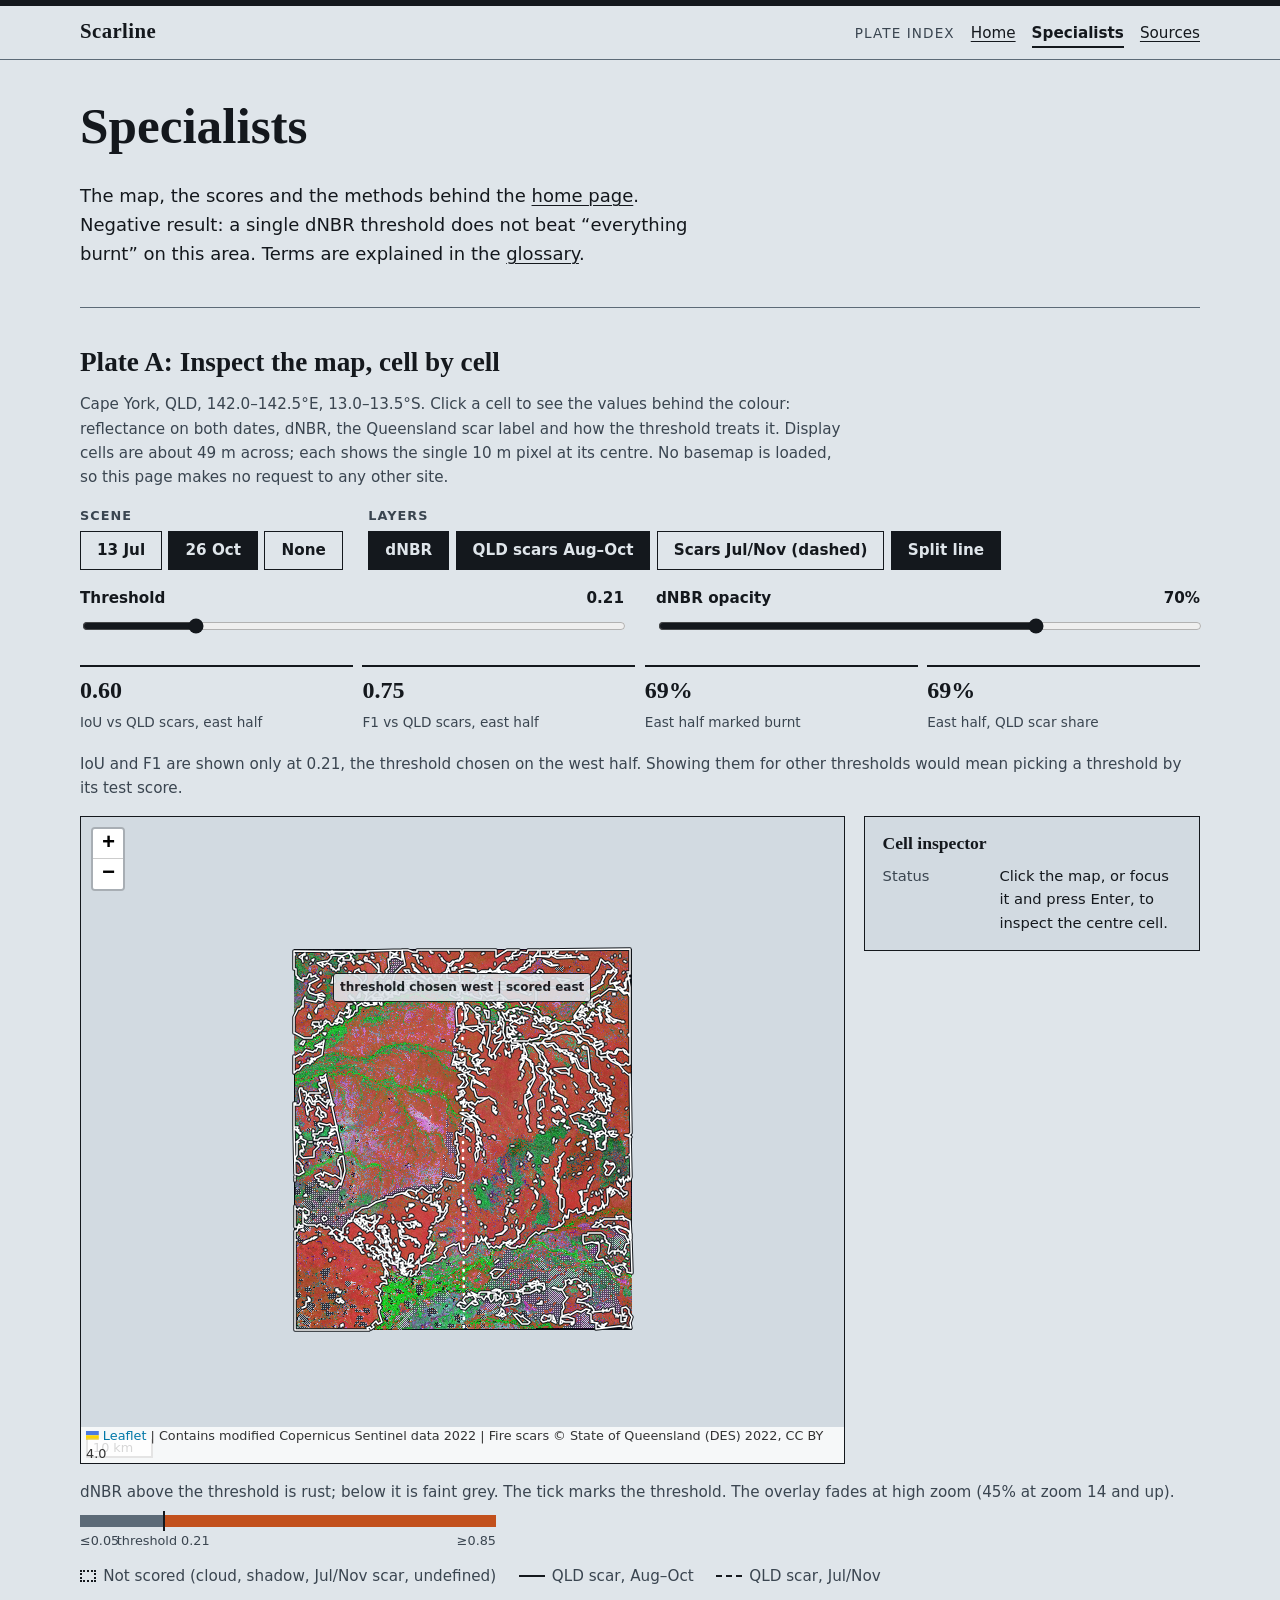
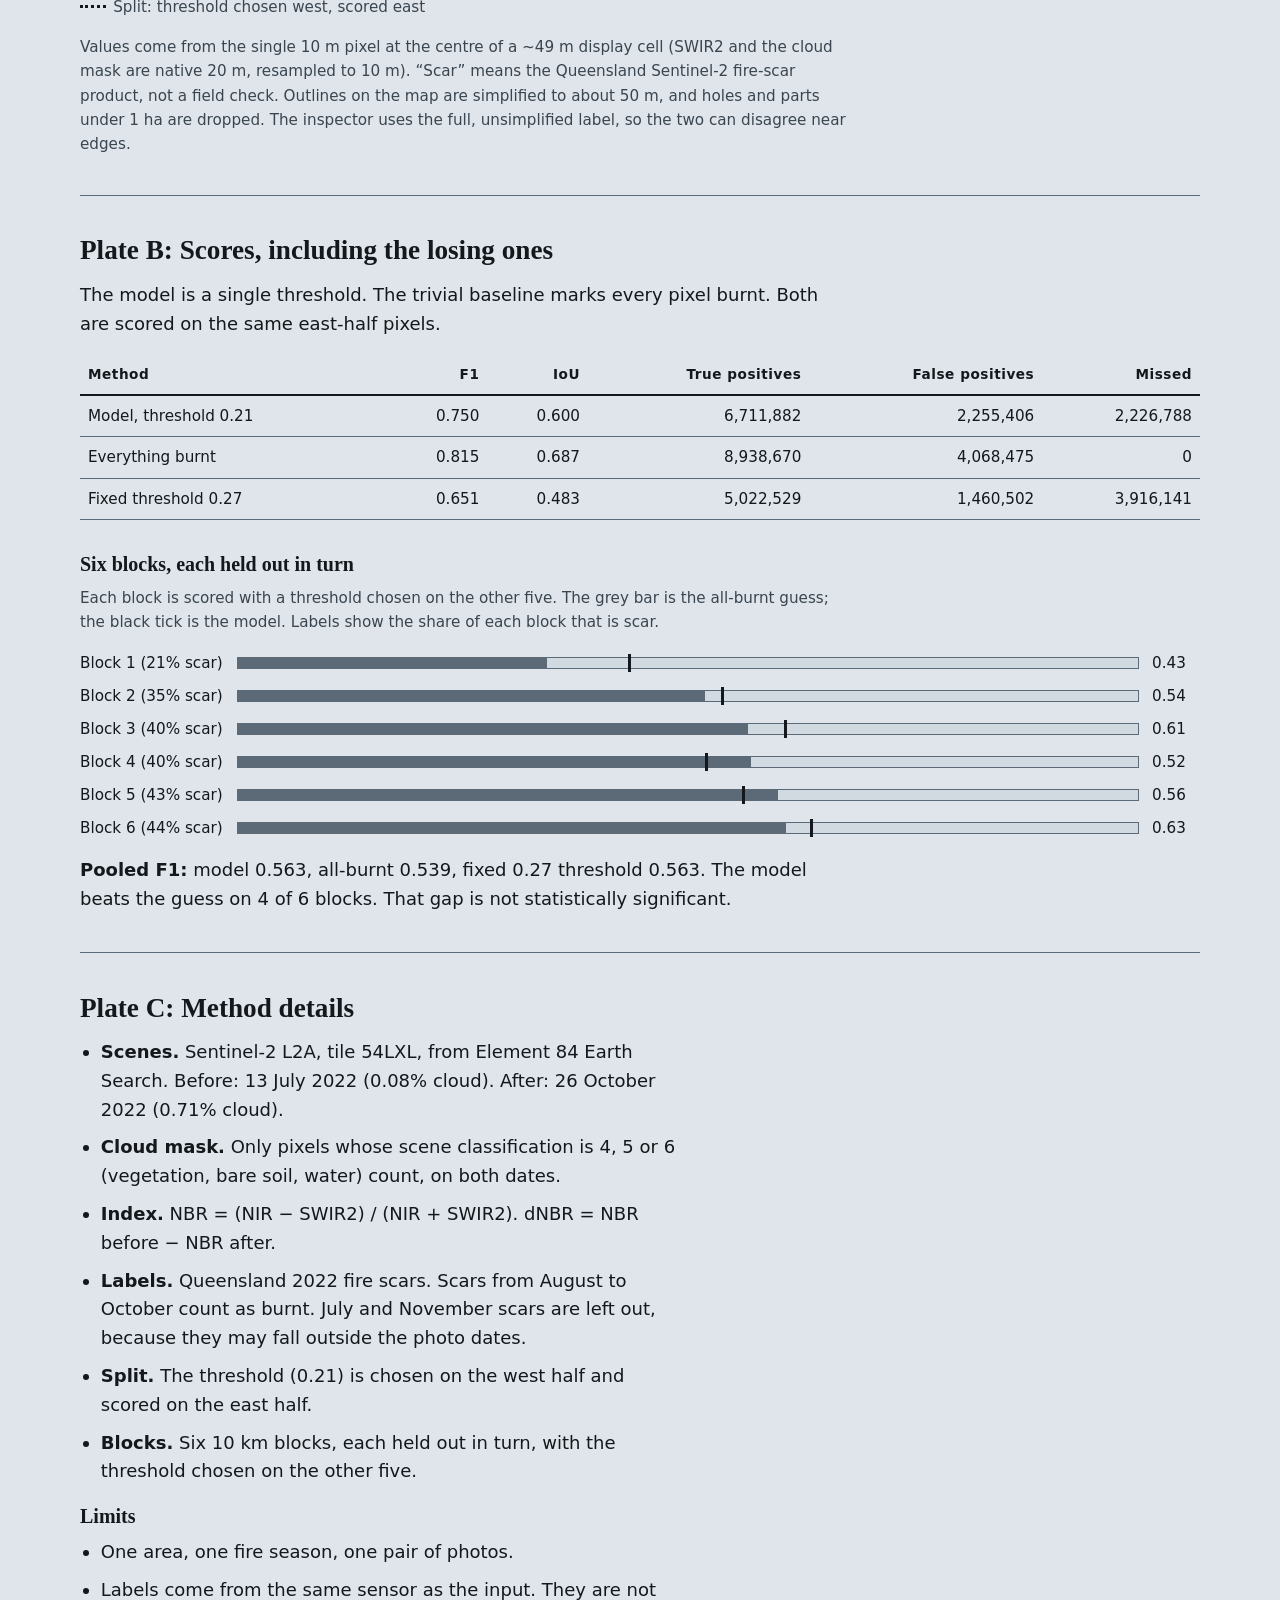
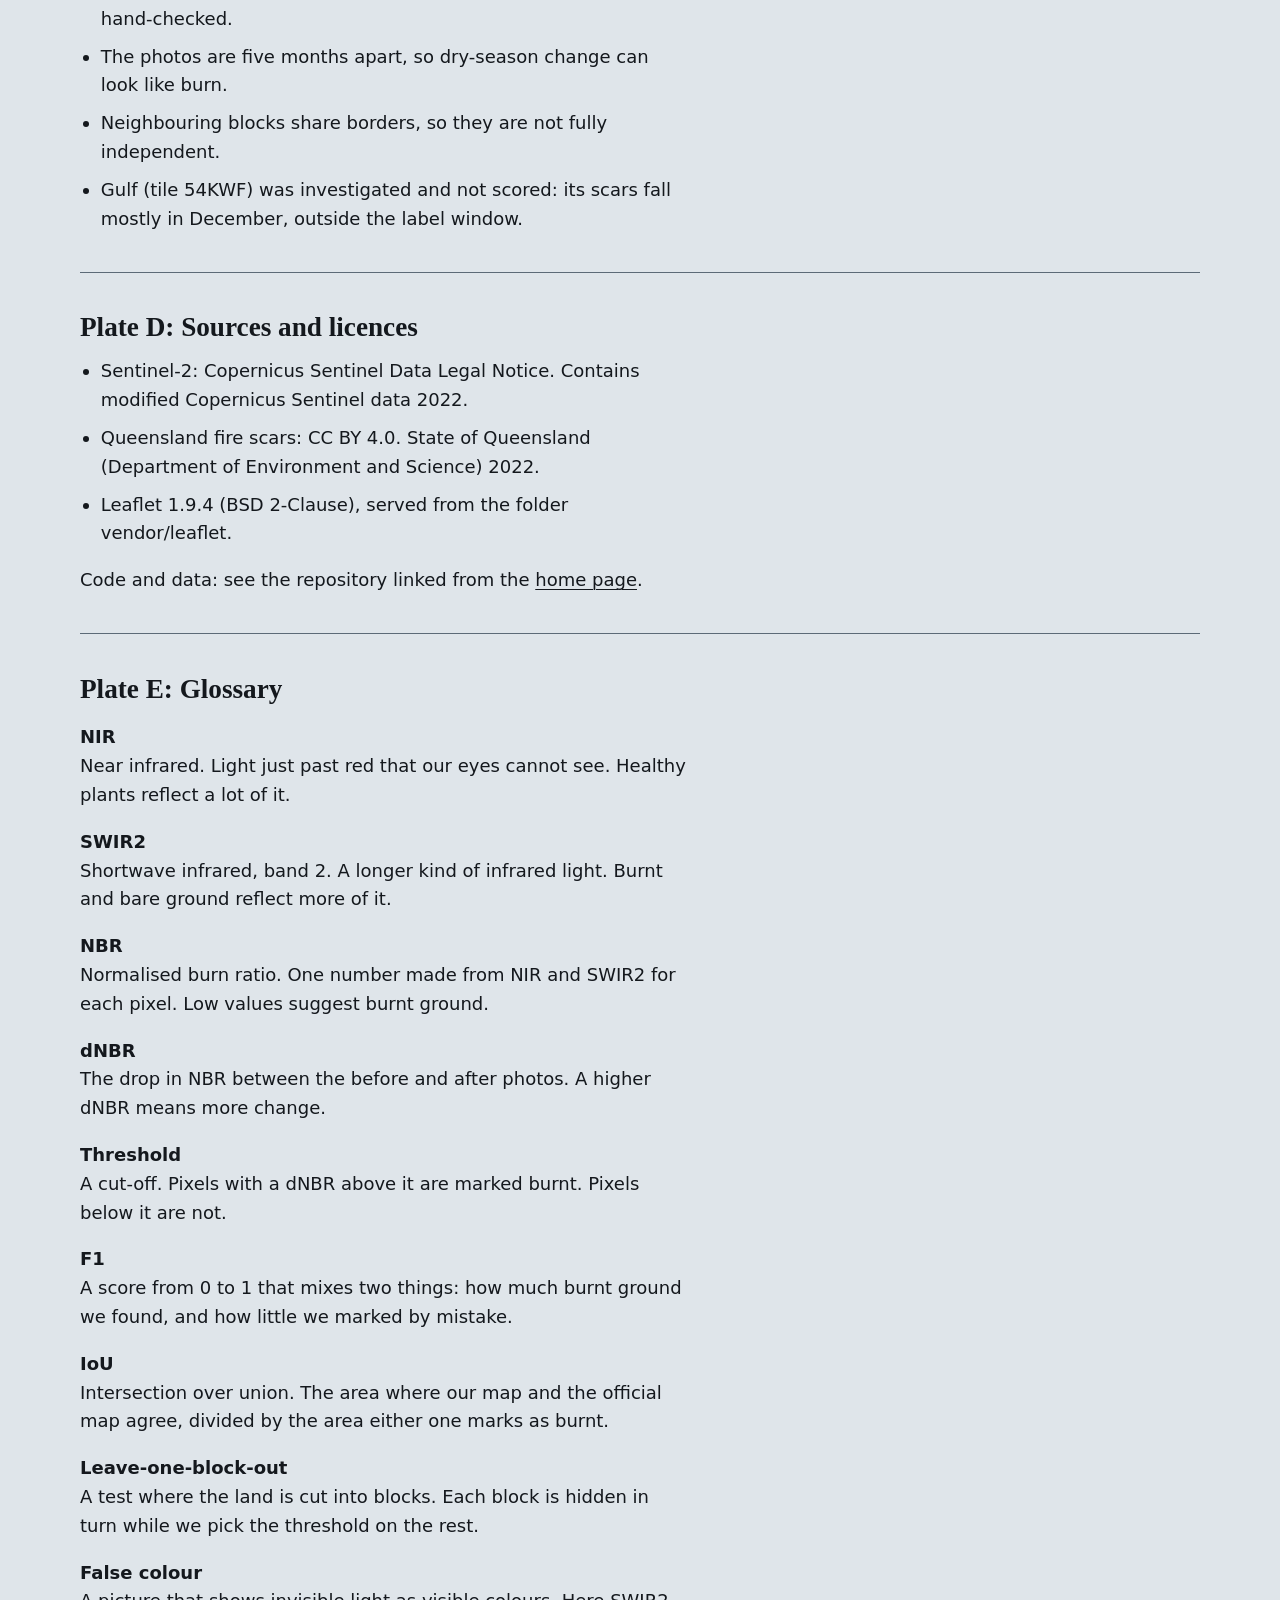
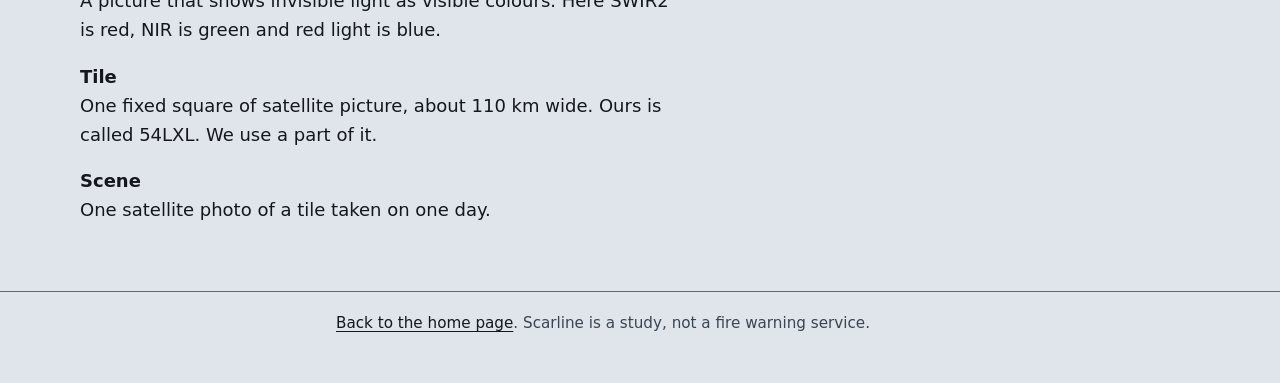
==== docs/specialists.html @ ce248937 "Rebuild site: plain-language home, specialists page, survey-sheet look; remove 3D and OSM Co-Authore" ====
<!doctype html>
<html lang="en">
<head>
<meta charset="utf-8">
<meta name="viewport" content="width=device-width, initial-scale=1">
<title>Scarline: specialists</title>
<meta name="description" content="Interactive map, threshold slider, scores and methods for the Scarline Cape York burn-scar test.">
<link rel="stylesheet" href="vendor/leaflet/leaflet.css">
<link rel="stylesheet" href="site.css">
<script defer src="vendor/leaflet/leaflet.js"></script>
<style>
.leaflet-image-layer { image-rendering: pixelated; }
.mgroups { display: flex; flex-wrap: wrap; gap: .8rem 1.6rem; margin: 1rem 0; }
.btns { display: inline-flex; flex-wrap: wrap; gap: .4rem; }
.glabel { display: block; margin-bottom: .3rem; font-weight: 700; font-size: .8rem; color: var(--ink-2); letter-spacing: .08em; text-transform: uppercase; }
.mctl { display: grid; grid-template-columns: repeat(auto-fit, minmax(14rem, 1fr)); gap: 1rem 2rem; margin-bottom: 1rem; }
.dial label { display: flex; justify-content: space-between; font-weight: 700; font-size: .95rem; }
.dial input[type=range] { width: 100%; accent-color: var(--ink); height: 28px; }
.readout { display: grid; grid-template-columns: repeat(4, 1fr); gap: .6rem; margin: .5rem 0 1rem; }
.readout div { border-top: 2px solid var(--ink); padding-top: .4rem; }
.readout span { display: block; font: 700 1.5rem/1.4 var(--head); font-variant-numeric: tabular-nums; }
.readout small { color: var(--ink-2); font-size: .85rem; }
.mapgrid { display: grid; grid-template-columns: minmax(0, 1fr) 21rem; gap: 1.2rem; align-items: start; }
.mapwrap { position: relative; }
#lmap { height: min(72vh, 680px); min-height: 380px; border: 1px solid var(--ink); background: var(--paper-2); }
.leaflet-container { font: 500 .8rem/1.4 var(--body); }
.leaflet-tooltip.splitlabel { background: var(--paper); color: var(--ink); border: 1px solid var(--ink); font: 700 .75rem/1.3 var(--body); box-shadow: none; }
.leaflet-tooltip.splitlabel::before { display: none; }
.xhair { display: none; position: absolute; left: 50%; top: 50%; width: 22px; height: 22px; margin: -11px 0 0 -11px; pointer-events: none; z-index: 500; border: 2px solid #fff; outline: 1px solid var(--ink); border-radius: 50%; }
.mapwrap.kbd .xhair { display: block; }
.mapmsg { padding: 1rem; }
#inspect { border: 1px solid var(--ink); padding: 1rem 1.1rem; background: var(--paper-2); font-size: .92rem; }
#inspect h3 { font-size: 1.1rem; margin: 0 0 .6rem; }
#inspect dl { margin: 0; display: grid; grid-template-columns: 6.6rem minmax(0, 1fr); gap: .4rem .7rem; }
#inspect dt { color: var(--ink-2); }
#inspect dd { margin: 0; font-variant-numeric: tabular-nums; overflow-wrap: anywhere; }
.mlegend { display: grid; gap: .5rem; margin-top: 1rem; font-size: .95rem; color: var(--ink-2); }
.mramp { position: relative; display: flex; height: 12px; margin: .2rem 0 1.8rem; max-width: 26rem; }
.mramp b { background: var(--rule); }
.mramp b.hi { flex: 1; background: var(--rust); }
.mramp i { position: absolute; top: -4px; bottom: -4px; width: 2px; background: var(--ink); }
.mramp span { position: absolute; top: 16px; font-size: .8rem; white-space: nowrap; transform: translateX(-50%); }
.mramp span:first-of-type { transform: none; }
.mramp span:last-of-type { transform: translateX(-100%); }
.lkeys { display: flex; flex-wrap: wrap; gap: .4rem 1.4rem; }
.lkeys span { display: inline-flex; align-items: center; gap: .45rem; }
.sw { display: inline-block; width: 26px; height: 0; border-top: 2px solid var(--ink); }
.sw.dash { border-top-style: dashed; }
.sw.dot { border-top-style: dotted; border-top-width: 3px; }
.sw.box { height: 12px; width: 16px; border: 2px dotted var(--ink); }
.blocks { display: grid; gap: .55rem; margin: 1rem 0; }
.blockrow { display: grid; grid-template-columns: 9rem 1fr 3rem; gap: .8rem; align-items: center; font-size: .95rem; }
.bar { position: relative; height: 12px; background: var(--paper-2); border: 1px solid var(--rule); }
.bar i { position: absolute; left: 0; top: 0; bottom: 0; background: var(--rule); }
.bar b { position: absolute; top: -4px; bottom: -4px; width: 3px; background: var(--ink); }
@media (max-width: 900px) { .mapgrid { grid-template-columns: minmax(0, 1fr); } }
@media (max-width: 640px) { .readout { grid-template-columns: repeat(2, 1fr); } .blockrow { grid-template-columns: 6rem 1fr 3rem; } #lmap { height: 62vh; } }
</style>
</head>
<body>
<header class="frame"><div>
<a class="site" href="index.html">Scarline</a>
<nav aria-label="Plate index"><span>Plate index</span><a href="index.html">Home</a><a href="specialists.html" aria-current="page">Specialists</a><a href="index.html#sources">Sources</a></nav>
</div></header>
<main class="wide">
<div class="col" style="margin-left:0">
<h1>Specialists</h1>
<p>The map, the scores and the methods behind the <a href="index.html">home page</a>. Negative result: a single dNBR threshold does not beat &ldquo;everything burnt&rdquo; on this area. Terms are explained in the <a href="#glossary">glossary</a>.</p>
</div>

<section id="map">
<h2>Plate A: Inspect the map, cell by cell</h2>
<p class="small" style="max-width:48rem">Cape York, QLD, 142.0&ndash;142.5&deg;E, 13.0&ndash;13.5&deg;S. Click a cell to see the values behind the colour: reflectance on both dates, dNBR, the Queensland scar label and how the threshold treats it. Display cells are about 49 m across; each shows the single 10 m pixel at its centre. No basemap is loaded, so this page makes no request to any other site.</p>
<div class="mgroups">
<div><span class="glabel" id="gScene">Scene</span>
<div class="btns" role="group" aria-labelledby="gScene">
<button type="button" data-mscene="pre" aria-pressed="false">13 Jul</button>
<button type="button" data-mscene="post" aria-pressed="true">26 Oct</button>
<button type="button" data-mscene="none" aria-pressed="false">None</button>
</div></div>
<div><span class="glabel" id="gLayers">Layers</span>
<div class="btns" role="group" aria-labelledby="gLayers">
<button type="button" data-mlayer="dnbr" aria-pressed="true">dNBR</button>
<button type="button" data-mlayer="truth" aria-pressed="true">QLD scars Aug&ndash;Oct</button>
<button type="button" data-mlayer="amb" aria-pressed="false">Scars Jul/Nov (dashed)</button>
<button type="button" data-mlayer="split" aria-pressed="true">Split line</button>
</div></div>
</div>
<div class="mctl">
<div class="dial"><label for="thr"><span>Threshold</span><span id="mThrVal">0.21</span></label>
<input id="thr" type="range" min="0.05" max="0.85" step="0.01" value="0.21"></div>
<div class="dial"><label for="mOp"><span>dNBR opacity</span><span id="mOpVal">70%</span></label>
<input id="mOp" type="range" min="0" max="1" step="0.05" value="0.7"></div>
</div>
<div class="readout" aria-live="polite">
<div><span id="rIoU">&ndash;</span><small>IoU vs QLD scars, east half</small></div>
<div><span id="rF1">&ndash;</span><small>F1 vs QLD scars, east half</small></div>
<div><span id="rBurnt">&ndash;</span><small>East half marked burnt</small></div>
<div><span id="rScar">&ndash;</span><small>East half, QLD scar share</small></div>
</div>
<p class="small">IoU and F1 are shown only at 0.21, the threshold chosen on the west half. Showing them for other thresholds would mean picking a threshold by its test score.</p>
<div class="mapgrid">
<div class="mapwrap">
<div id="lmap" role="region" aria-label="Map of Cape York burn scars. Arrow keys pan, plus and minus zoom, Enter inspects the cell at the centre."><div class="mapmsg" id="mapmsg">The map loads as you scroll to it. It needs JavaScript.</div></div>
<div class="xhair" aria-hidden="true"></div>
</div>
<div id="inspect">
<h3>Cell inspector</h3>
<p id="inspectStatus" class="small" aria-live="polite" style="margin:0 0 .6rem"></p>
<dl id="inspectDl"><dt>Status</dt><dd>Click the map, or focus it and press Enter, to inspect the centre cell.</dd></dl>
</div>
</div>
<div class="mlegend" role="group" aria-label="Map legend">
<div>dNBR above the threshold is rust; below it is faint grey. The tick marks the threshold. The overlay fades at high zoom (45% at zoom 14 and up).</div>
<div class="mramp" aria-hidden="true"><b id="mLo"></b><b class="hi"></b><i id="mTick"></i><span style="left:0">&le;0.05</span><span id="mTickLab"></span><span style="left:100%">&ge;0.85</span></div>
<div class="lkeys">
<span><i class="sw box"></i>Not scored (cloud, shadow, Jul/Nov scar, undefined)</span>
<span><i class="sw"></i>QLD scar, Aug&ndash;Oct</span>
<span><i class="sw dash"></i>QLD scar, Jul/Nov</span>
<span><i class="sw dot"></i>Split: threshold chosen west, scored east</span>
</div>
</div>
<p class="small" style="max-width:48rem;margin-top:1rem">Values come from the single 10 m pixel at the centre of a ~49 m display cell (SWIR2 and the cloud mask are native 20 m, resampled to 10 m). &ldquo;Scar&rdquo; means the Queensland Sentinel-2 fire-scar product, not a field check. Outlines on the map are simplified to about 50 m, and holes and parts under 1 ha are dropped. The inspector uses the full, unsimplified label, so the two can disagree near edges.</p>
<noscript><p class="small">The interactive map needs JavaScript. The scores below are filled in by JavaScript too.</p></noscript>
</section>

<section id="results">
<h2>Plate B: Scores, including the losing ones</h2>
<p style="max-width:48rem">The model is a single threshold. The trivial baseline marks every pixel burnt. Both are scored on the same east-half pixels.</p>
<div style="overflow-x:auto"><table>
<thead><tr><th scope="col">Method</th><th scope="col">F1</th><th scope="col">IoU</th><th scope="col">True positives</th><th scope="col">False positives</th><th scope="col">Missed</th></tr></thead>
<tbody id="resTable"></tbody>
</table></div>
<h3 style="margin-top:2rem">Six blocks, each held out in turn</h3>
<p class="small" style="max-width:48rem">Each block is scored with a threshold chosen on the other five. The grey bar is the all-burnt guess; the black tick is the model. Labels show the share of each block that is scar.</p>
<div class="blocks" id="blocks"></div>
<p style="max-width:48rem"><b>Pooled F1:</b> model <span id="pooledM"></span>, all-burnt <span id="pooledA"></span>, fixed 0.27 threshold <span id="pooled27"></span>. The model beats the guess on 4 of 6 blocks. That gap is not statistically significant.</p>
</section>

<section id="method">
<h2>Plate C: Method details</h2>
<div class="col" style="margin-left:0">
<ul>
<li><b>Scenes.</b> Sentinel-2 L2A, tile 54LXL, from Element 84 Earth Search. Before: 13 July 2022 (0.08% cloud). After: 26 October 2022 (0.71% cloud).</li>
<li><b>Cloud mask.</b> Only pixels whose scene classification is 4, 5 or 6 (vegetation, bare soil, water) count, on both dates.</li>
<li><b>Index.</b> NBR = (NIR &minus; SWIR2) / (NIR + SWIR2). dNBR = NBR before &minus; NBR after.</li>
<li><b>Labels.</b> Queensland 2022 fire scars. Scars from August to October count as burnt. July and November scars are left out, because they may fall outside the photo dates.</li>
<li><b>Split.</b> The threshold (0.21) is chosen on the west half and scored on the east half.</li>
<li><b>Blocks.</b> Six 10 km blocks, each held out in turn, with the threshold chosen on the other five.</li>
</ul>
<h3>Limits</h3>
<ul>
<li>One area, one fire season, one pair of photos.</li>
<li>Labels come from the same sensor as the input. They are not hand-checked.</li>
<li>The photos are five months apart, so dry-season change can look like burn.</li>
<li>Neighbouring blocks share borders, so they are not fully independent.</li>
<li>Gulf (tile 54KWF) was investigated and not scored: its scars fall mostly in December, outside the label window.</li>
</ul>
</div>
</section>

<section id="sources">
<h2>Plate D: Sources and licences</h2>
<div class="col" style="margin-left:0">
<ul>
<li>Sentinel-2: Copernicus Sentinel Data Legal Notice. Contains modified Copernicus Sentinel data 2022.</li>
<li>Queensland fire scars: CC BY 4.0. State of Queensland (Department of Environment and Science) 2022.</li>
<li>Leaflet 1.9.4 (BSD 2-Clause), served from the folder vendor/leaflet.</li>
</ul>
<p>Code and data: see the repository linked from the <a href="index.html#sources">home page</a>.</p>
</div>
</section>

<section id="glossary">
<h2>Plate E: Glossary</h2>
<div class="col" style="margin-left:0">
<dl class="glossary">
<dt>NIR</dt><dd>Near infrared. Light just past red that our eyes cannot see. Healthy plants reflect a lot of it.</dd>
<dt>SWIR2</dt><dd>Shortwave infrared, band 2. A longer kind of infrared light. Burnt and bare ground reflect more of it.</dd>
<dt>NBR</dt><dd>Normalised burn ratio. One number made from NIR and SWIR2 for each pixel. Low values suggest burnt ground.</dd>
<dt>dNBR</dt><dd>The drop in NBR between the before and after photos. A higher dNBR means more change.</dd>
<dt>Threshold</dt><dd>A cut-off. Pixels with a dNBR above it are marked burnt. Pixels below it are not.</dd>
<dt>F1</dt><dd>A score from 0 to 1 that mixes two things: how much burnt ground we found, and how little we marked by mistake.</dd>
<dt>IoU</dt><dd>Intersection over union. The area where our map and the official map agree, divided by the area either one marks as burnt.</dd>
<dt>Leave-one-block-out</dt><dd>A test where the land is cut into blocks. Each block is hidden in turn while we pick the threshold on the rest.</dd>
<dt>False colour</dt><dd>A picture that shows invisible light as visible colours. Here SWIR2 is red, NIR is green and red light is blue.</dd>
<dt>Tile</dt><dd>One fixed square of satellite picture, about 110 km wide. Ours is called 54LXL. We use a part of it.</dd>
<dt>Scene</dt><dd>One satellite photo of a tile taken on one day.</dd>
</dl>
</div>
</section>
</main>
<footer><p class="small"><a href="index.html">Back to the home page</a>. Scarline is a study, not a fire warning service.</p></footer>
<script type="module">
// Specialists page: map, cell inspector, scores. Only local files (Leaflet is in vendor/leaflet/).
const $ = (id) => document.getElementById(id);
const reduce = matchMedia("(prefers-reduced-motion: reduce)").matches;
const D = "data/";
const REC = 18, T0 = 0.05, TSTEP = 0.01;
const R = 6378137;
const merc = (lat, lon) => ({ x: R * lon * Math.PI / 180, y: R * Math.log(Math.tan(Math.PI / 4 + lat * Math.PI / 360)) }); // same as L.CRS.EPSG3857.project
const unmerc = (x, y) => ({ lat: (2 * Math.atan(Math.exp(y / R)) - Math.PI / 2) * 180 / Math.PI, lon: x / R * 180 / Math.PI });

// ---------- data ----------
let metaP = null, kP = null, whole = null;
const getMeta = () => (metaP ??= fetch(D + "map_meta.json").then((r) => { if (!r.ok) throw new Error("meta"); return r.json(); }));
const getK = () => (kP ??= (async () => {  // map_k.png: R = k, G = flags low byte, decoded without colour conversion
  const blob = await (await fetch(D + "map_k.png")).blob();
  const bmp = await createImageBitmap(blob, { colorSpaceConversion: "none", premultiplyAlpha: "none" });
  const c = document.createElement("canvas"); c.width = bmp.width; c.height = bmp.height;
  const g = c.getContext("2d", { willReadFrequently: true }); g.drawImage(bmp, 0, 0);
  return g.getImageData(0, 0, c.width, c.height).data;
})());
async function record(o) {
  if (whole) return new DataView(await whole, o, REC);
  const r = await fetch(D + "inspect.bin", { headers: { Range: `bytes=${o}-${o + REC - 1}` } });
  if (!r.ok) throw new Error("inspect.bin HTTP " + r.status);
  if (r.status === 206) {
    const b = await r.arrayBuffer();
    if (b.byteLength !== REC) throw new Error("inspect.bin range length");
    return new DataView(b);
  }
  whole = r.arrayBuffer().catch((e) => { whole = null; throw e; });  // server ignored Range: cache the Promise so later clicks share it and a failure can retry; concurrent clicks before this first response each start their own download
  return new DataView(await whole, o, REC);
}

const thrNow = () => Number($("thr").value);
const kIndex = (t) => Math.round((t - T0) / TSTEP);

// ---------- inspect ----------
const f = (v, d) => v.toFixed(d);
function view(b, t) {
  // everything below follows baseline.py: rho = DN*0.0001; NBR = (nir-swir2)/(nir+swir2); dNBR = NBR_pre - NBR_post
  const o = { inside: true, lat: b.lat, lon: b.lon, col: b.col, row: b.row, srcRow: b.v[0], srcCol: b.v[1], threshold: t };
  const fl = b.v[8] & 255, sc = b.scale;  // flags low byte; high byte is k
  o.zero = b.v.slice(2, 8).some((x) => !x);  // DN 0 = no data: reflectance and NBR not meaningful
  o.half = o.srcCol < b.splitCol ? "west" : "east";
  o.reflectance = {
    pre: { red: b.v[2] * sc, nir: b.v[3] * sc, swir22: b.v[4] * sc },
    post: { red: b.v[5] * sc, nir: b.v[6] * sc, swir22: b.v[7] * sc },
  };
  o.scored = !!(fl & 1);
  const truth = !!(fl & 2), amb = !!(fl & 4);
  o.scar = truth && amb ? "yes (Aug–Oct), also in a Jul/Nov scar: excluded" : truth ? "yes (Aug–Oct)" : amb ? "excluded (Jul or Nov)" : "no";
  const why = [];
  if (!(fl & 8)) why.push("cloud, shadow or other SCL class on 13 Jul");
  if (!(fl & 16)) why.push("cloud, shadow or other SCL class on 26 Oct");
  if ((fl & 24) === 24 && (!b.v[3] || !b.v[4] || !b.v[6] || !b.v[7])) why.push("zero NIR or SWIR2 value");
  if (amb) why.push("QLD scar in Jul or Nov (ambiguous dates)");
  o.reason = o.scored ? null : (why.join("; ") || "dNBR undefined");
  if (o.scored) {
    o.nbrPre = (b.v[3] - b.v[4]) / (b.v[3] + b.v[4]);
    o.nbrPost = (b.v[6] - b.v[7]) / (b.v[6] + b.v[7]);
    o.dnbr = o.nbrPre - o.nbrPost;
    o.burnt = b.k > kIndex(t);  // k = number of slider thresholds that dNBR exceeds
    o.agreement = o.burnt ? (truth ? "hit" : "false alarm") : (truth ? "miss" : "correct reject");
    if (o.half === "west") o.agreement += " (training half)";
    o.status = o.burnt ? `burnt: dNBR above ${f(t, 2)}` : `not burnt: dNBR not above ${f(t, 2)}`;
  } else {
    o.nbrPre = o.nbrPost = o.dnbr = null; o.burnt = null; o.agreement = null; o.status = null;
  }
  return o;
}

const NA = "n/a";
let announceT = 0;
function renderPanel(o) {
  const dl = $("inspectDl");
  let rows;
  if (!o.inside) rows = [["Status", "outside scene"]];
  else {
    const rf = (r) => o.zero ? NA : `red ${f(r.red, 4)}, NIR ${f(r.nir, 4)}, SWIR2 ${f(r.swir22, 4)}` + (o.scored ? "" : " (masked)");
    const half = o.half + (o.half === "west" ? " (training half)" : " (scored half)");
    rows = [
      ["Centre", `${f(o.lat, 5)}, ${f(o.lon, 5)}`],
      ["Display cell", `col ${o.col}, row ${o.row} (~49 m)`],
      ["Source pixel", `row ${o.srcRow}, col ${o.srcCol} (10 m, UTM 54S); ${half}`],
      ["Pre, 13 Jul", rf(o.reflectance.pre)],
      ["Post, 26 Oct", rf(o.reflectance.post)],
      ["Reflectance", "BOA, DN × 0.0001"],
      ["NBR pre", o.scored && !o.zero ? f(o.nbrPre, 3) : NA],
      ["NBR post", o.scored && !o.zero ? f(o.nbrPost, 3) : NA],
      ["dNBR", o.scored ? f(o.dnbr, 3) : NA],
      [`Threshold ${f(o.threshold, 2)}`, o.scored ? o.status : NA],
      ["QLD scar", o.scar],
      ["Scored", o.scored ? "yes" : "no: " + o.reason],
      ["Agreement", o.scored ? o.agreement : NA],
    ];
  }
  const sum = !o.inside ? "Outside scene" : o.scored ? [o.agreement, o.burnt ? "burnt" : "not burnt"].join(", ") : "Not scored: " + o.reason;
  clearTimeout(announceT); announceT = setTimeout(() => { $("inspectStatus").textContent = sum; }, 500);  // debounced for screen readers
  dl.replaceChildren(...rows.flatMap(([k, v]) => {
    const dt = document.createElement("dt"), dd = document.createElement("dd");
    dt.textContent = k; dd.textContent = v; return [dt, dd];
  }));
}

let last = null, rect = null, mapRef = null, vecRenderer = null;
async function inspect(lat, lon, opts = {}) {
  const m = await getMeta(), g = m.grid;
  const p = merc(lat, lon);
  const col = Math.floor((p.x - g.x0) / g.cell), row = Math.floor((g.y0 - p.y) / g.cell);
  let o;
  if (col < 0 || col >= g.W || row < 0 || row >= g.H) {
    o = { inside: false };
  } else {
    const dv = await record((row * g.W + col) * REC);
    const v = Array.from({ length: 9 }, (_, i) => dv.getUint16(i * 2, true));
    if (v[8] & 32) o = { inside: false };
    else {
      const c = unmerc(g.x0 + (col + 0.5) * g.cell, g.y0 - (row + 0.5) * g.cell);
      const b = { lat: c.lat, lon: c.lon, col, row, v, k: v[8] >> 8, scale: m.scale, splitCol: m.split.col,
        corners: [unmerc(g.x0 + col * g.cell, g.y0 - (row + 1) * g.cell), unmerc(g.x0 + (col + 1) * g.cell, g.y0 - row * g.cell)] };
      o = view(b, thrNow());
      if (!opts.silent) last = b;
    }
  }
  if (!opts.silent) {
    renderPanel(o);
    if (mapRef) {
      if (rect) { rect.remove(); rect = null; }
      if (last && o.inside) {
        const [a, c] = last.corners;
        rect = L.rectangle([[a.lat, a.lon], [c.lat, c.lon]], { color: "#ffffff", weight: 2, fill: false, interactive: false, renderer: vecRenderer }).addTo(mapRef);
      }
    }
    if (!o.inside) last = null;
  }
  return o;
}
window.scarlineInspect = (lat, lon, opts) => inspect(lat, lon, opts).catch((e) => {
  if (!opts || !opts.silent) { const m = `Inspection data could not be loaded (${e.message}). Serve this page over http.`; $("inspectDl").replaceChildren(Object.assign(document.createElement("dd"), { textContent: m })); $("inspectStatus").textContent = m; }
  return null;
});
$("thr").addEventListener("input", () => { if (last) renderPanel(view(last, thrNow())); });  // threshold changes re-judge the inspected cell

// ---------- map ----------
async function initMap() {
  const L = window.L;
  const msg = $("mapmsg");
  if (!L) { msg.textContent = "The map library could not be loaded from vendor/leaflet/. The scores on this page do not depend on it."; return; }
  let m;
  try { m = await getMeta(); } catch { msg.textContent = "Map data could not be loaded. Serve this page over http."; return; }
  msg.remove();
  const g = m.grid;
  const sw = unmerc(g.x0, g.y0 - g.H * g.cell), ne = unmerc(g.x0 + g.W * g.cell, g.y0);
  const gb = L.latLngBounds([sw.lat, sw.lon], [ne.lat, ne.lon]);  // exact extent of the 3857 display grid
  const map = L.map("lmap", {
    maxZoom: 15, preferCanvas: true, keyboard: true, maxBoundsViscosity: 1, scrollWheelZoom: false,
    zoomAnimation: !reduce, fadeAnimation: !reduce, markerZoomAnimation: !reduce,
  });
  mapRef = map;
  // wheel zoom only after a click/tap on the map; off again on blur or page scroll
  const mapEl = map.getContainer(), wheelOff = () => map.scrollWheelZoom.disable();
  map.on("click", () => map.scrollWheelZoom.enable());
  mapEl.addEventListener("focusout", wheelOff);
  window.addEventListener("scroll", wheelOff, { passive: true });
  map.fitBounds(gb);
  map.setMinZoom(map.getZoom() - 1);
  map.setMaxBounds(gb.pad(0.08));
  map.attributionControl.addAttribution("Contains modified Copernicus Sentinel data 2022 | Fire scars © State of Queensland (DES) 2022, CC BY 4.0");
  L.control.scale({ imperial: false }).addTo(map);
  map.createPane("vec").style.zIndex = 450;  // vectors above the image overlays
  vecRenderer = L.canvas({ pane: "vec" });
  const ct = map.getContainer();
  const wrap = ct.parentElement;
  ct.addEventListener("focus", () => wrap.classList.add("kbd"));
  ct.addEventListener("blur", () => wrap.classList.remove("kbd"));
  ct.addEventListener("keydown", (e) => { if (e.key === "Enter" && e.target === ct) { const c = map.getCenter(); window.scarlineInspect(c.lat, c.lng); } });
  map.on("click", (e) => window.scarlineInspect(e.latlng.lat, e.latlng.lng));

  // scenes
  const scenes = {};
  let sceneNow = "post";
  const setScene = (name) => {
    sceneNow = name;
    for (const [k, l] of Object.entries(scenes)) if (k !== name) l.remove();
    if (name !== "none") {
      scenes[name] ??= L.imageOverlay(D + `map_${name}.jpg`, gb, { zIndex: 1, interactive: false, alt: "" });
      scenes[name].addTo(map);
    }
    document.querySelectorAll("[data-mscene]").forEach((b) => b.setAttribute("aria-pressed", String(b.dataset.mscene === name)));
  };
  document.querySelectorAll("[data-mscene]").forEach((b) => b.addEventListener("click", () => setScene(b.dataset.mscene)));

  // scar outlines and split line
  const show = { dnbr: true, truth: true, amb: false, split: true };
  const layers = {};
  fetch(D + "scars.json").then((r) => r.json()).then((gj) => {
    const mk = (cls, style) => L.geoJSON(gj, { filter: (x) => x.properties.cls === cls, interactive: false, renderer: vecRenderer, style: () => ({ ...style, fill: false, interactive: false }) });
    const CASE = "#14181d";  // dark casing keeps the white line visible on pale ground
    layers.truth = L.layerGroup([mk("truth", { color: CASE, weight: 3.5 }), mk("truth", { color: "#ffffff", weight: 1.5 })]);
    layers.amb = L.layerGroup([mk("ambiguous", { color: CASE, weight: 3.5, dashArray: "5 5" }), mk("ambiguous", { color: "#ffffff", weight: 1.5, dashArray: "5 5" })]);
    sync("truth"); sync("amb");
  }).catch(() => {});
  const ll = m.split.line_latlon;
  const mid = [ll[0][0] + (ll[1][0] - ll[0][0]) * 0.1, ll[0][1] + (ll[1][1] - ll[0][1]) * 0.1];
  layers.split = L.layerGroup([
    L.polyline(ll, { color: "#ffffff", weight: 2.5, dashArray: "1 7", lineCap: "round", interactive: false, renderer: vecRenderer }),
    L.tooltip({ permanent: true, direction: "center", className: "splitlabel", interactive: false }).setLatLng(mid).setContent("threshold chosen west | scored east"),
  ]);

  // dNBR layer: repainted from map_k.png (R = k, G = flags) so one file serves every threshold
  const eff = () => Math.min(Number($("mOp").value), map.getZoom() >= 14 ? 0.45 : 1);  // slider value, capped at high zoom
  let dLayer = null, dUrl = null, painting = false, dirty = false, cv = null, img = null;
  const ASH = [92, 106, 119], RUST = [194, 80, 28], HATCH = [[223, 229, 234], [60, 66, 84]];
  async function paintOnce() {
    const kd = await getK();
    const t = thrNow(), idx = kIndex(t);
    if (!cv) { cv = document.createElement("canvas"); cv.width = g.W; cv.height = g.H; img = cv.getContext("2d").createImageData(g.W, g.H); }
    const out = img.data;
    for (let i = 0; i < kd.length; i += 4) {
      const px = i >> 2, k = kd[i], fl = kd[i + 1];
      let c, a;
      if (fl & 32) { out[i + 3] = 0; continue; }                 // outside the scene
      else if (!(fl & 1)) { c = HATCH[((((px % g.W) - ((px / g.W) | 0)) % 6 + 6) % 6) < 3 ? 0 : 1]; a = 255; }  // not scored: diagonal hatch
      else if (k > idx) { c = RUST; a = 255; }  // above threshold: signal colour
      else { c = ASH; a = 70; }                 // below: faint grey
      out[i] = c[0]; out[i + 1] = c[1]; out[i + 2] = c[2]; out[i + 3] = a;
    }
    cv.getContext("2d").putImageData(img, 0, 0);
    const blob = await new Promise((res) => cv.toBlob(res, "image/png"));
    const url = URL.createObjectURL(blob), old = dUrl;
    dUrl = url;
    if (!dLayer) {
      dLayer = L.imageOverlay(url, gb, { zIndex: 3, interactive: false, opacity: eff(), alt: "" });
      if (show.dnbr) dLayer.addTo(map);
    } else {
      const el = dLayer.getElement();
      if (el && old) el.addEventListener("load", () => URL.revokeObjectURL(old), { once: true });
      else if (old) URL.revokeObjectURL(old);
      dLayer.setUrl(url);
    }
  }
  async function paint() {  // one repaint in flight; later requests collapse into one follow-up
    dirty = true;
    if (painting) return;
    painting = true;
    try { while (dirty) { dirty = false; await paintOnce(); } } catch { /* leave the previous paint */ } finally { painting = false; }
  }
  function sync(key) {
    const on = show[key];
    if (key === "dnbr") { if (on) { if (dLayer) dLayer.addTo(map); paint(); } else if (dLayer) dLayer.remove(); }
    else if (layers[key]) { if (on) layers[key].addTo(map); else layers[key].remove(); }
    const b = document.querySelector(`[data-mlayer="${key}"]`);
    if (b) b.setAttribute("aria-pressed", String(on));
  }
  document.querySelectorAll("[data-mlayer]").forEach((b) => b.addEventListener("click", () => { show[b.dataset.mlayer] = !show[b.dataset.mlayer]; sync(b.dataset.mlayer); }));

  // legend: grey below the threshold, rust above, tick at the threshold
  const thr = $("thr");
  const legend = () => {
    const t = thrNow(), p = ((t - T0) / 0.8) * 100;
    $("mThrVal").textContent = t.toFixed(2);
    $("mLo").style.width = p + "%";
    $("mTick").style.left = p + "%";
    const lab = $("mTickLab"); lab.textContent = "threshold " + t.toFixed(2); lab.style.left = Math.min(88, Math.max(12, p)) + "%";
  };
  thr.addEventListener("input", () => { legend(); if (show.dnbr) paint(); });
  $("mOp").addEventListener("input", (e) => { const v = Number(e.target.value); $("mOpVal").textContent = Math.round(v * 100) + "%"; if (dLayer) dLayer.setOpacity(eff()); });
  map.on("zoomend", () => { if (dLayer) dLayer.setOpacity(eff()); });
  legend();
  setScene("post");
  sync("split");
  paint();
}

const sec = $("map");
if ("IntersectionObserver" in window) {
  const io = new IntersectionObserver((es) => { if (es.some((e) => e.isIntersecting)) { io.disconnect(); initMap(); } }, { rootMargin: "300px" });
  io.observe(sec);
} else initMap();

// ---------- scores, readout, six blocks ----------
const fmt = (v, d = 2) => (v === null || v === undefined ? "n/a" : Number(v).toFixed(d));
const pct = (v) => (v === null || v === undefined ? "n/a" : (100 * v).toFixed(0) + "%");
const count = (v) => (v === null || v === undefined ? "n/a" : Number(v).toLocaleString("en-AU"));
let metrics = null;
function updateReadout() {
  if (!metrics) return;
  const t = thrNow();
  // exact sweep value from baseline_metrics.json: (tp+fp) / scored east pixels; the sweep stops at 0.84
  const sw = metrics.sweep.find((r) => Math.abs(r.threshold - t) < 1e-9);
  $("rBurnt").textContent = sw ? pct((sw.test.tp + sw.test.fp) / metrics.scored_pixels.test_east) : "n/a";
  $("rScar").textContent = pct(metrics.scar_fraction.test_east);
  const at = Math.abs(t - metrics.threshold) < 0.006;  // F1 and IoU only at the threshold chosen on the west half
  $("rIoU").textContent = at ? fmt(metrics.test_east.iou) : "n/a";
  $("rF1").textContent = at ? fmt(metrics.test_east.f1) : "n/a";
}
$("thr").addEventListener("input", updateReadout);
(async () => {
  try {
    const get = async (p) => { const r = await fetch(D + p); if (!r.ok) throw new Error(p); return r.json(); };
    const [m, cv] = await Promise.all([get("baseline_metrics.json"), get("block_cv.json")]);
    metrics = m;
    const rows = [["Model, threshold " + m.threshold.toFixed(2), m.test_east], ["Everything burnt", m.baseline_all_burnt_test_east], ["Fixed threshold 0.27", m["baseline_threshold_0.27_test_east"]]];
    $("resTable").innerHTML = rows.map(([name, r]) => `<tr><td>${name}</td><td>${fmt(r.f1, 3)}</td><td>${fmt(r.iou, 3)}</td><td>${count(r.tp)}</td><td>${count(r.fp)}</td><td>${count(r.fn)}</td></tr>`).join("");
    $("pooledM").textContent = fmt(cv.pooled_f1.model, 3);
    $("pooledA").textContent = fmt(cv.pooled_f1.allburnt, 3);
    $("pooled27").textContent = fmt(cv.pooled_f1.s27, 3);
    $("blocks").innerHTML = Object.values(cv.blocks).map((b, i) => {
      const a = b.allburnt_f1, mo = b.model_f1;
      const bar = (a === null || mo === null) ? `<span class="small">n/a</span>` : `<div class="bar" role="img" aria-label="Block ${i + 1}: all-burnt F1 ${fmt(a, 3)}, model F1 ${fmt(mo, 3)}"><i style="width:${(a * 100).toFixed(1)}%"></i><b style="left:${(mo * 100).toFixed(1)}%"></b></div>`;
      return `<div class="blockrow"><span>Block ${i + 1} (${pct(b.prevalence)} scar)</span>${bar}<span>${fmt(mo, 2)}</span></div>`;
    }).join("");
    updateReadout();
  } catch (e) {
    $("resTable").innerHTML = `<tr><td colspan="6">Scores could not be loaded. Serve this page over http.</td></tr>`;
  }
})();
</script>
</body>
</html>
---- docs/vendor/leaflet/leaflet.css ----
/* required styles */

.leaflet-pane,
.leaflet-tile,
.leaflet-marker-icon,
.leaflet-marker-shadow,
.leaflet-tile-container,
.leaflet-pane > svg,
.leaflet-pane > canvas,
.leaflet-zoom-box,
.leaflet-image-layer,
.leaflet-layer {
	position: absolute;
	left: 0;
	top: 0;
	}
.leaflet-container {
	overflow: hidden;
	}
.leaflet-tile,
.leaflet-marker-icon,
.leaflet-marker-shadow {
	-webkit-user-select: none;
	   -moz-user-select: none;
	        user-select: none;
	  -webkit-user-drag: none;
	}
/* Prevents IE11 from highlighting tiles in blue */
.leaflet-tile::selection {
	background: transparent;
}
/* Safari renders non-retina tile on retina better with this, but Chrome is worse */
.leaflet-safari .leaflet-tile {
	image-rendering: -webkit-optimize-contrast;
	}
/* hack that prevents hw layers "stretching" when loading new tiles */
.leaflet-safari .leaflet-tile-container {
	width: 1600px;
	height: 1600px;
	-webkit-transform-origin: 0 0;
	}
.leaflet-marker-icon,
.leaflet-marker-shadow {
	display: block;
	}
/* .leaflet-container svg: reset svg max-width decleration shipped in Joomla! (joomla.org) 3.x */
/* .leaflet-container img: map is broken in FF if you have max-width: 100% on tiles */
.leaflet-container .leaflet-overlay-pane svg {
	max-width: none !important;
	max-height: none !important;
	}
.leaflet-container .leaflet-marker-pane img,
.leaflet-container .leaflet-shadow-pane img,
.leaflet-container .leaflet-tile-pane img,
.leaflet-container img.leaflet-image-layer,
.leaflet-container .leaflet-tile {
	max-width: none !important;
	max-height: none !important;
	width: auto;
	padding: 0;
	}

.leaflet-container img.leaflet-tile {
	/* See: https://bugs.chromium.org/p/chromium/issues/detail?id=600120 */
	mix-blend-mode: plus-lighter;
}

.leaflet-container.leaflet-touch-zoom {
	-ms-touch-action: pan-x pan-y;
	touch-action: pan-x pan-y;
	}
.leaflet-container.leaflet-touch-drag {
	-ms-touch-action: pinch-zoom;
	/* Fallback for FF which doesn't support pinch-zoom */
	touch-action: none;
	touch-action: pinch-zoom;
}
.leaflet-container.leaflet-touch-drag.leaflet-touch-zoom {
	-ms-touch-action: none;
	touch-action: none;
}
.leaflet-container {
	-webkit-tap-highlight-color: transparent;
}
.leaflet-container a {
	-webkit-tap-highlight-color: rgba(51, 181, 229, 0.4);
}
.leaflet-tile {
	filter: inherit;
	visibility: hidden;
	}
.leaflet-tile-loaded {
	visibility: inherit;
	}
.leaflet-zoom-box {
	width: 0;
	height: 0;
	-moz-box-sizing: border-box;
	     box-sizing: border-box;
	z-index: 800;
	}
/* workaround for https://bugzilla.mozilla.org/show_bug.cgi?id=888319 */
.leaflet-overlay-pane svg {
	-moz-user-select: none;
	}

.leaflet-pane         { z-index: 400; }

.leaflet-tile-pane    { z-index: 200; }
.leaflet-overlay-pane { z-index: 400; }
.leaflet-shadow-pane  { z-index: 500; }
.leaflet-marker-pane  { z-index: 600; }
.leaflet-tooltip-pane   { z-index: 650; }
.leaflet-popup-pane   { z-index: 700; }

.leaflet-map-pane canvas { z-index: 100; }
.leaflet-map-pane svg    { z-index: 200; }

.leaflet-vml-shape {
	width: 1px;
	height: 1px;
	}
.lvml {
	behavior: url(#default#VML);
	display: inline-block;
	position: absolute;
	}


/* control positioning */

.leaflet-control {
	position: relative;
	z-index: 800;
	pointer-events: visiblePainted; /* IE 9-10 doesn't have auto */
	pointer-events: auto;
	}
.leaflet-top,
.leaflet-bottom {
	position: absolute;
	z-index: 1000;
	pointer-events: none;
	}
.leaflet-top {
	top: 0;
	}
.leaflet-right {
	right: 0;
	}
.leaflet-bottom {
	bottom: 0;
	}
.leaflet-left {
	left: 0;
	}
.leaflet-control {
	float: left;
	clear: both;
	}
.leaflet-right .leaflet-control {
	float: right;
	}
.leaflet-top .leaflet-control {
	margin-top: 10px;
	}
.leaflet-bottom .leaflet-control {
	margin-bottom: 10px;
	}
.leaflet-left .leaflet-control {
	margin-left: 10px;
	}
.leaflet-right .leaflet-control {
	margin-right: 10px;
	}


/* zoom and fade animations */

.leaflet-fade-anim .leaflet-popup {
	opacity: 0;
	-webkit-transition: opacity 0.2s linear;
	   -moz-transition: opacity 0.2s linear;
	        transition: opacity 0.2s linear;
	}
.leaflet-fade-anim .leaflet-map-pane .leaflet-popup {
	opacity: 1;
	}
.leaflet-zoom-animated {
	-webkit-transform-origin: 0 0;
	    -ms-transform-origin: 0 0;
	        transform-origin: 0 0;
	}
svg.leaflet-zoom-animated {
	will-change: transform;
}

.leaflet-zoom-anim .leaflet-zoom-animated {
	-webkit-transition: -webkit-transform 0.25s cubic-bezier(0,0,0.25,1);
	   -moz-transition:    -moz-transform 0.25s cubic-bezier(0,0,0.25,1);
	        transition:         transform 0.25s cubic-bezier(0,0,0.25,1);
	}
.leaflet-zoom-anim .leaflet-tile,
.leaflet-pan-anim .leaflet-tile {
	-webkit-transition: none;
	   -moz-transition: none;
	        transition: none;
	}

.leaflet-zoom-anim .leaflet-zoom-hide {
	visibility: hidden;
	}


/* cursors */

.leaflet-interactive {
	cursor: pointer;
	}
.leaflet-grab {
	cursor: -webkit-grab;
	cursor:    -moz-grab;
	cursor:         grab;
	}
.leaflet-crosshair,
.leaflet-crosshair .leaflet-interactive {
	cursor: crosshair;
	}
.leaflet-popup-pane,
.leaflet-control {
	cursor: auto;
	}
.leaflet-dragging .leaflet-grab,
.leaflet-dragging .leaflet-grab .leaflet-interactive,
.leaflet-dragging .leaflet-marker-draggable {
	cursor: move;
	cursor: -webkit-grabbing;
	cursor:    -moz-grabbing;
	cursor:         grabbing;
	}

/* marker & overlays interactivity */
.leaflet-marker-icon,
.leaflet-marker-shadow,
.leaflet-image-layer,
.leaflet-pane > svg path,
.leaflet-tile-container {
	pointer-events: none;
	}

.leaflet-marker-icon.leaflet-interactive,
.leaflet-image-layer.leaflet-interactive,
.leaflet-pane > svg path.leaflet-interactive,
svg.leaflet-image-layer.leaflet-interactive path {
	pointer-events: visiblePainted; /* IE 9-10 doesn't have auto */
	pointer-events: auto;
	}

/* visual tweaks */

.leaflet-container {
	background: #ddd;
	outline-offset: 1px;
	}
.leaflet-container a {
	color: #0078A8;
	}
.leaflet-zoom-box {
	border: 2px dotted #38f;
	background: rgba(255,255,255,0.5);
	}


/* general typography */
.leaflet-container {
	font-family: "Helvetica Neue", Arial, Helvetica, sans-serif;
	font-size: 12px;
	font-size: 0.75rem;
	line-height: 1.5;
	}


/* general toolbar styles */

.leaflet-bar {
	box-shadow: 0 1px 5px rgba(0,0,0,0.65);
	border-radius: 4px;
	}
.leaflet-bar a {
	background-color: #fff;
	border-bottom: 1px solid #ccc;
	width: 26px;
	height: 26px;
	line-height: 26px;
	display: block;
	text-align: center;
	text-decoration: none;
	color: black;
	}
.leaflet-bar a,
.leaflet-control-layers-toggle {
	background-position: 50% 50%;
	background-repeat: no-repeat;
	display: block;
	}
.leaflet-bar a:hover,
.leaflet-bar a:focus {
	background-color: #f4f4f4;
	}
.leaflet-bar a:first-child {
	border-top-left-radius: 4px;
	border-top-right-radius: 4px;
	}
.leaflet-bar a:last-child {
	border-bottom-left-radius: 4px;
	border-bottom-right-radius: 4px;
	border-bottom: none;
	}
.leaflet-bar a.leaflet-disabled {
	cursor: default;
	background-color: #f4f4f4;
	color: #bbb;
	}

.leaflet-touch .leaflet-bar a {
	width: 30px;
	height: 30px;
	line-height: 30px;
	}
.leaflet-touch .leaflet-bar a:first-child {
	border-top-left-radius: 2px;
	border-top-right-radius: 2px;
	}
.leaflet-touch .leaflet-bar a:last-child {
	border-bottom-left-radius: 2px;
	border-bottom-right-radius: 2px;
	}

/* zoom control */

.leaflet-control-zoom-in,
.leaflet-control-zoom-out {
	font: bold 18px 'Lucida Console', Monaco, monospace;
	text-indent: 1px;
	}

.leaflet-touch .leaflet-control-zoom-in, .leaflet-touch .leaflet-control-zoom-out  {
	font-size: 22px;
	}


/* layers control */

.leaflet-control-layers {
	box-shadow: 0 1px 5px rgba(0,0,0,0.4);
	background: #fff;
	border-radius: 5px;
	}
.leaflet-control-layers-toggle {
	background-image: url(images/layers.png);
	width: 36px;
	height: 36px;
	}
.leaflet-retina .leaflet-control-layers-toggle {
	background-image: url(images/layers-2x.png);
	background-size: 26px 26px;
	}
.leaflet-touch .leaflet-control-layers-toggle {
	width: 44px;
	height: 44px;
	}
.leaflet-control-layers .leaflet-control-layers-list,
.leaflet-control-layers-expanded .leaflet-control-layers-toggle {
	display: none;
	}
.leaflet-control-layers-expanded .leaflet-control-layers-list {
	display: block;
	position: relative;
	}
.leaflet-control-layers-expanded {
	padding: 6px 10px 6px 6px;
	color: #333;
	background: #fff;
	}
.leaflet-control-layers-scrollbar {
	overflow-y: scroll;
	overflow-x: hidden;
	padding-right: 5px;
	}
.leaflet-control-layers-selector {
	margin-top: 2px;
	position: relative;
	top: 1px;
	}
.leaflet-control-layers label {
	display: block;
	font-size: 13px;
	font-size: 1.08333em;
	}
.leaflet-control-layers-separator {
	height: 0;
	border-top: 1px solid #ddd;
	margin: 5px -10px 5px -6px;
	}

/* Default icon URLs */
.leaflet-default-icon-path { /* used only in path-guessing heuristic, see L.Icon.Default */
	background-image: url(images/marker-icon.png);
	}


/* attribution and scale controls */

.leaflet-container .leaflet-control-attribution {
	background: #fff;
	background: rgba(255, 255, 255, 0.8);
	margin: 0;
	}
.leaflet-control-attribution,
.leaflet-control-scale-line {
	padding: 0 5px;
	color: #333;
	line-height: 1.4;
	}
.leaflet-control-attribution a {
	text-decoration: none;
	}
.leaflet-control-attribution a:hover,
.leaflet-control-attribution a:focus {
	text-decoration: underline;
	}
.leaflet-attribution-flag {
	display: inline !important;
	vertical-align: baseline !important;
	width: 1em;
	height: 0.6669em;
	}
.leaflet-left .leaflet-control-scale {
	margin-left: 5px;
	}
.leaflet-bottom .leaflet-control-scale {
	margin-bottom: 5px;
	}
.leaflet-control-scale-line {
	border: 2px solid #777;
	border-top: none;
	line-height: 1.1;
	padding: 2px 5px 1px;
	white-space: nowrap;
	-moz-box-sizing: border-box;
	     box-sizing: border-box;
	background: rgba(255, 255, 255, 0.8);
	text-shadow: 1px 1px #fff;
	}
.leaflet-control-scale-line:not(:first-child) {
	border-top: 2px solid #777;
	border-bottom: none;
	margin-top: -2px;
	}
.leaflet-control-scale-line:not(:first-child):not(:last-child) {
	border-bottom: 2px solid #777;
	}

.leaflet-touch .leaflet-control-attribution,
.leaflet-touch .leaflet-control-layers,
.leaflet-touch .leaflet-bar {
	box-shadow: none;
	}
.leaflet-touch .leaflet-control-layers,
.leaflet-touch .leaflet-bar {
	border: 2px solid rgba(0,0,0,0.2);
	background-clip: padding-box;
	}


/* popup */

.leaflet-popup {
	position: absolute;
	text-align: center;
	margin-bottom: 20px;
	}
.leaflet-popup-content-wrapper {
	padding: 1px;
	text-align: left;
	border-radius: 12px;
	}
.leaflet-popup-content {
	margin: 13px 24px 13px 20px;
	line-height: 1.3;
	font-size: 13px;
	font-size: 1.08333em;
	min-height: 1px;
	}
.leaflet-popup-content p {
	margin: 17px 0;
	margin: 1.3em 0;
	}
.leaflet-popup-tip-container {
	width: 40px;
	height: 20px;
	position: absolute;
	left: 50%;
	margin-top: -1px;
	margin-left: -20px;
	overflow: hidden;
	pointer-events: none;
	}
.leaflet-popup-tip {
	width: 17px;
	height: 17px;
	padding: 1px;

	margin: -10px auto 0;
	pointer-events: auto;

	-webkit-transform: rotate(45deg);
	   -moz-transform: rotate(45deg);
	    -ms-transform: rotate(45deg);
	        transform: rotate(45deg);
	}
.leaflet-popup-content-wrapper,
.leaflet-popup-tip {
	background: white;
	color: #333;
	box-shadow: 0 3px 14px rgba(0,0,0,0.4);
	}
.leaflet-container a.leaflet-popup-close-button {
	position: absolute;
	top: 0;
	right: 0;
	border: none;
	text-align: center;
	width: 24px;
	height: 24px;
	font: 16px/24px Tahoma, Verdana, sans-serif;
	color: #757575;
	text-decoration: none;
	background: transparent;
	}
.leaflet-container a.leaflet-popup-close-button:hover,
.leaflet-container a.leaflet-popup-close-button:focus {
	color: #585858;
	}
.leaflet-popup-scrolled {
	overflow: auto;
	}

.leaflet-oldie .leaflet-popup-content-wrapper {
	-ms-zoom: 1;
	}
.leaflet-oldie .leaflet-popup-tip {
	width: 24px;
	margin: 0 auto;

	-ms-filter: "progid:DXImageTransform.Microsoft.Matrix(M11=0.70710678, M12=0.70710678, M21=-0.70710678, M22=0.70710678)";
	filter: progid:DXImageTransform.Microsoft.Matrix(M11=0.70710678, M12=0.70710678, M21=-0.70710678, M22=0.70710678);
	}

.leaflet-oldie .leaflet-control-zoom,
.leaflet-oldie .leaflet-control-layers,
.leaflet-oldie .leaflet-popup-content-wrapper,
.leaflet-oldie .leaflet-popup-tip {
	border: 1px solid #999;
	}


/* div icon */

.leaflet-div-icon {
	background: #fff;
	border: 1px solid #666;
	}


/* Tooltip */
/* Base styles for the element that has a tooltip */
.leaflet-tooltip {
	position: absolute;
	padding: 6px;
	background-color: #fff;
	border: 1px solid #fff;
	border-radius: 3px;
	color: #222;
	white-space: nowrap;
	-webkit-user-select: none;
	-moz-user-select: none;
	-ms-user-select: none;
	user-select: none;
	pointer-events: none;
	box-shadow: 0 1px 3px rgba(0,0,0,0.4);
	}
.leaflet-tooltip.leaflet-interactive {
	cursor: pointer;
	pointer-events: auto;
	}
.leaflet-tooltip-top:before,
.leaflet-tooltip-bottom:before,
.leaflet-tooltip-left:before,
.leaflet-tooltip-right:before {
	position: absolute;
	pointer-events: none;
	border: 6px solid transparent;
	background: transparent;
	content: "";
	}

/* Directions */

.leaflet-tooltip-bottom {
	margin-top: 6px;
}
.leaflet-tooltip-top {
	margin-top: -6px;
}
.leaflet-tooltip-bottom:before,
.leaflet-tooltip-top:before {
	left: 50%;
	margin-left: -6px;
	}
.leaflet-tooltip-top:before {
	bottom: 0;
	margin-bottom: -12px;
	border-top-color: #fff;
	}
.leaflet-tooltip-bottom:before {
	top: 0;
	margin-top: -12px;
	margin-left: -6px;
	border-bottom-color: #fff;
	}
.leaflet-tooltip-left {
	margin-left: -6px;
}
.leaflet-tooltip-right {
	margin-left: 6px;
}
.leaflet-tooltip-left:before,
.leaflet-tooltip-right:before {
	top: 50%;
	margin-top: -6px;
	}
.leaflet-tooltip-left:before {
	right: 0;
	margin-right: -12px;
	border-left-color: #fff;
	}
.leaflet-tooltip-right:before {
	left: 0;
	margin-left: -12px;
	border-right-color: #fff;
	}

/* Printing */

@media print {
	/* Prevent printers from removing background-images of controls. */
	.leaflet-control {
		-webkit-print-color-adjust: exact;
		print-color-adjust: exact;
		}
	}
---- docs/site.css ----
/* Scarline: survey-sheet look. System fonts only. One signal colour (rust) for burnt change. */
:root {
  --paper: #dfe5ea;
  --paper-2: #d2dae1;
  --ink: #14181d;
  --ink-2: #3a4550;
  --rule: #5c6a77;
  --rust: #c2501c;       /* graphics only: 3.7:1 on paper */
  --rust-text: #9c3d12;  /* text: 5.3:1 on paper */
  --head: Georgia, "Times New Roman", serif;
  --body: system-ui, Arial, sans-serif;
}
* { box-sizing: border-box; }
html { background: var(--paper); }
body { margin: 0; background: var(--paper); color: var(--ink); font: 400 18px/1.6 var(--body); }
:focus-visible { outline: 3px solid var(--ink); outline-offset: 2px; }
a { color: var(--ink); text-decoration-thickness: 1px; text-underline-offset: 3px; }
a:hover { text-decoration-thickness: 2px; }

/* frame: top rule, site name, plate index */
.frame { border-top: 6px solid var(--ink); border-bottom: 1px solid var(--rule); }
.frame div { max-width: 72rem; margin: 0 auto; padding: .7rem 16px; display: flex; flex-wrap: wrap; align-items: baseline; justify-content: space-between; gap: .4rem 1.5rem; }
.site { font: 700 1.3rem/1.3 var(--head); letter-spacing: .02em; text-decoration: none; }
.frame nav { display: flex; flex-wrap: wrap; gap: .2rem 1rem; align-items: baseline; font-size: .95rem; }
.frame nav span { color: var(--ink-2); font-size: .85rem; letter-spacing: .08em; text-transform: uppercase; }
.frame nav a[aria-current="page"] { font-weight: 700; text-decoration: none; border-bottom: 2px solid var(--ink); }

main { padding: 0 16px 3rem; }
.col { max-width: 38rem; margin: 0 auto; }
.wide { max-width: 72rem; margin: 0 auto; }
h1, h2, h3 { font-family: var(--head); font-weight: 700; line-height: 1.2; margin: 0 0 .5em; }
h1 { font-size: clamp(2.1rem, 6vw, 3.2rem); margin-top: 2.2rem; }
h2 { font-size: 1.7rem; }
h3 { font-size: 1.25rem; }
p { margin: 0 0 1em; }
.plate-no { font: 700 .85rem/1.4 var(--body); letter-spacing: .1em; text-transform: uppercase; color: var(--ink-2); margin: 0 0 .2rem; }
section { padding-top: 2.4rem; margin-top: 2.4rem; border-top: 1px solid var(--rule); }
.small { font-size: .95rem; color: var(--ink-2); }
.tag { display: inline-block; border: 1px solid var(--ink); padding: .1rem .5rem; font: 700 .85rem/1.5 var(--body); letter-spacing: .08em; text-transform: uppercase; margin: 0 .6rem 0 0; }

/* "What does this mean?" notes */
details { margin: 0 0 1.2em; border: 1px solid var(--rule); background: var(--paper-2); }
summary { cursor: pointer; padding: .5rem .8rem; font-weight: 700; font-size: .95rem; }
details > :not(summary) { margin-left: .8rem; margin-right: .8rem; font-size: .95rem; }
details > :last-child { margin-bottom: .8rem; }

ul { padding-left: 1.3rem; margin: 0 0 1em; }
li { margin-bottom: .5em; }
dl.glossary dt { font-weight: 700; margin-top: 1em; }
dl.glossary dd { margin: 0; }

button { font: 700 .95rem/1.4 var(--body); color: var(--ink); background: var(--paper); border: 1px solid var(--ink); padding: .5rem 1rem; cursor: pointer; }
button[aria-pressed="true"] { background: var(--ink); color: var(--paper); }

footer { border-top: 1px solid var(--rule); padding: 1.2rem 16px 3rem; }
footer p { max-width: 38rem; margin: 0 auto; }

table { width: 100%; border-collapse: collapse; font-variant-numeric: tabular-nums; font-size: .95rem; }
th, td { text-align: right; padding: .5rem .5rem; border-bottom: 1px solid var(--rule); }
th:first-child, td:first-child { text-align: left; }
th { border-bottom: 2px solid var(--ink); font-size: .85rem; letter-spacing: .04em; }
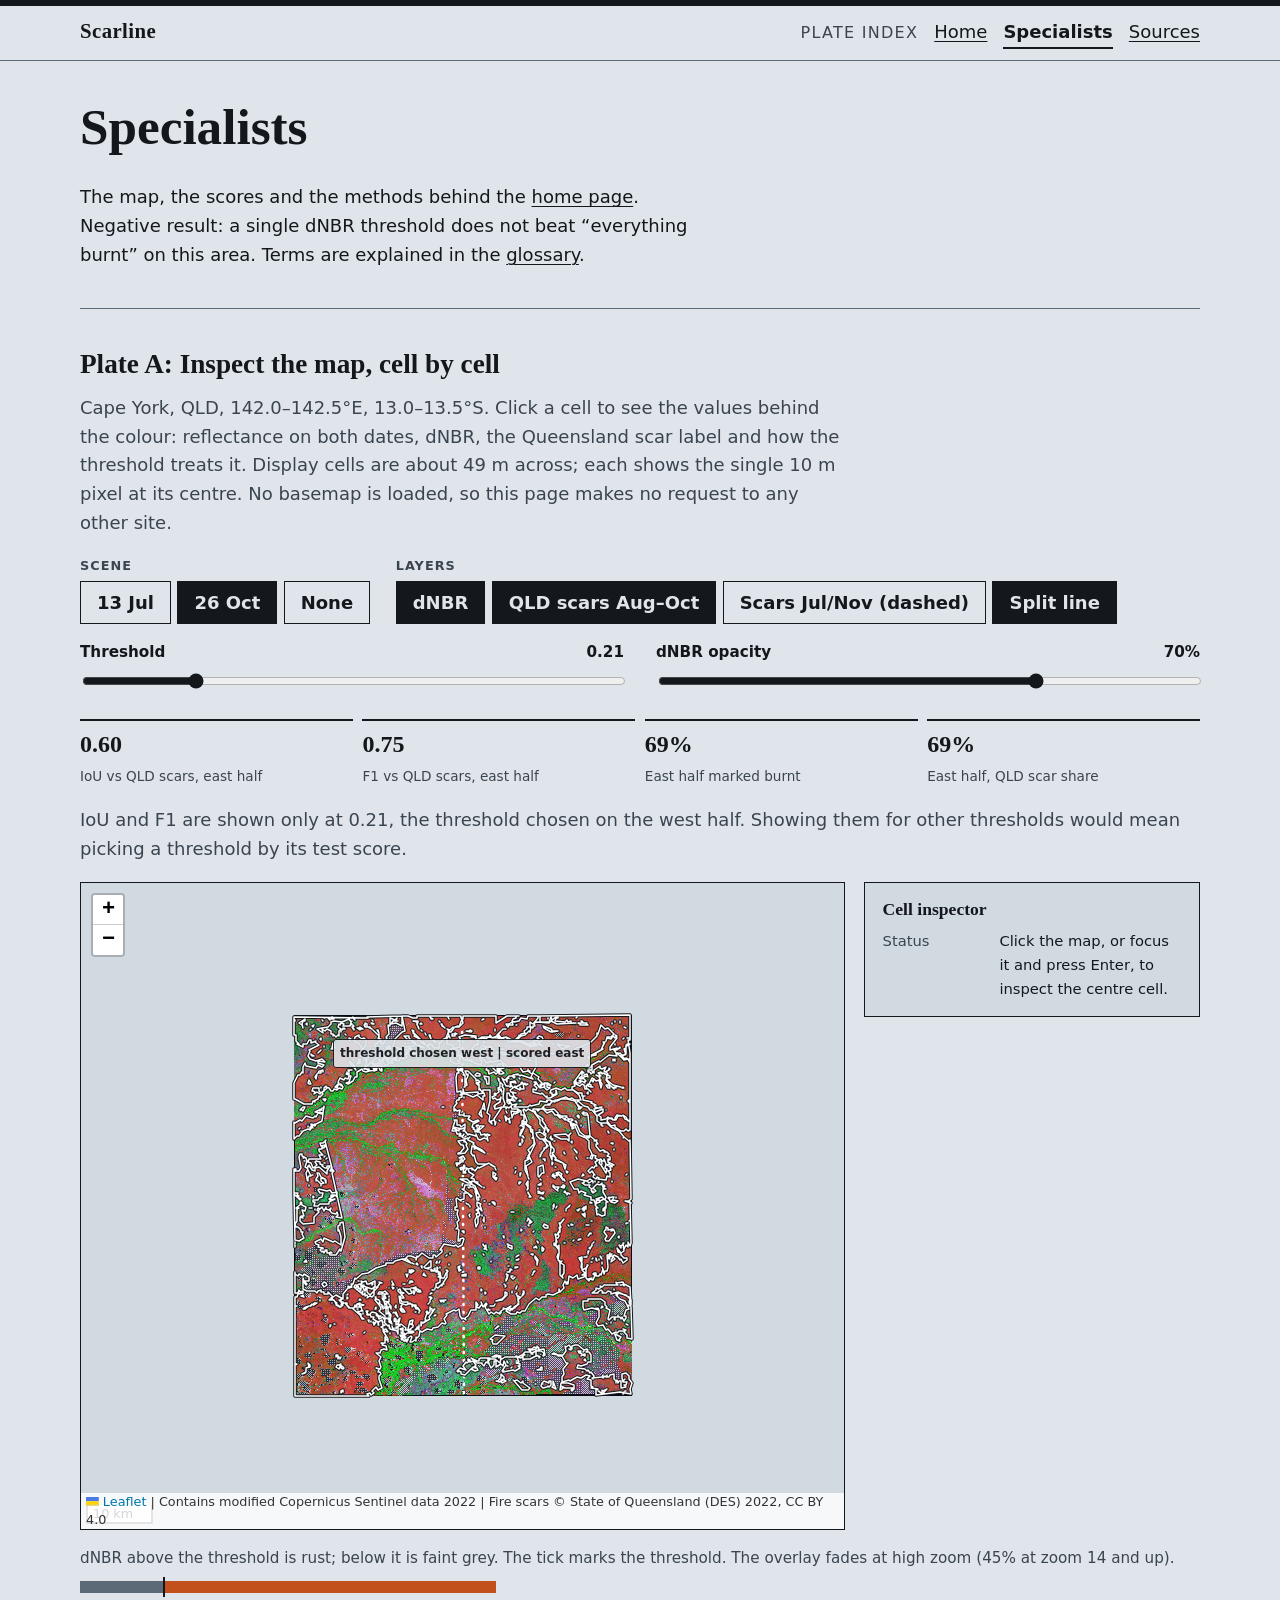
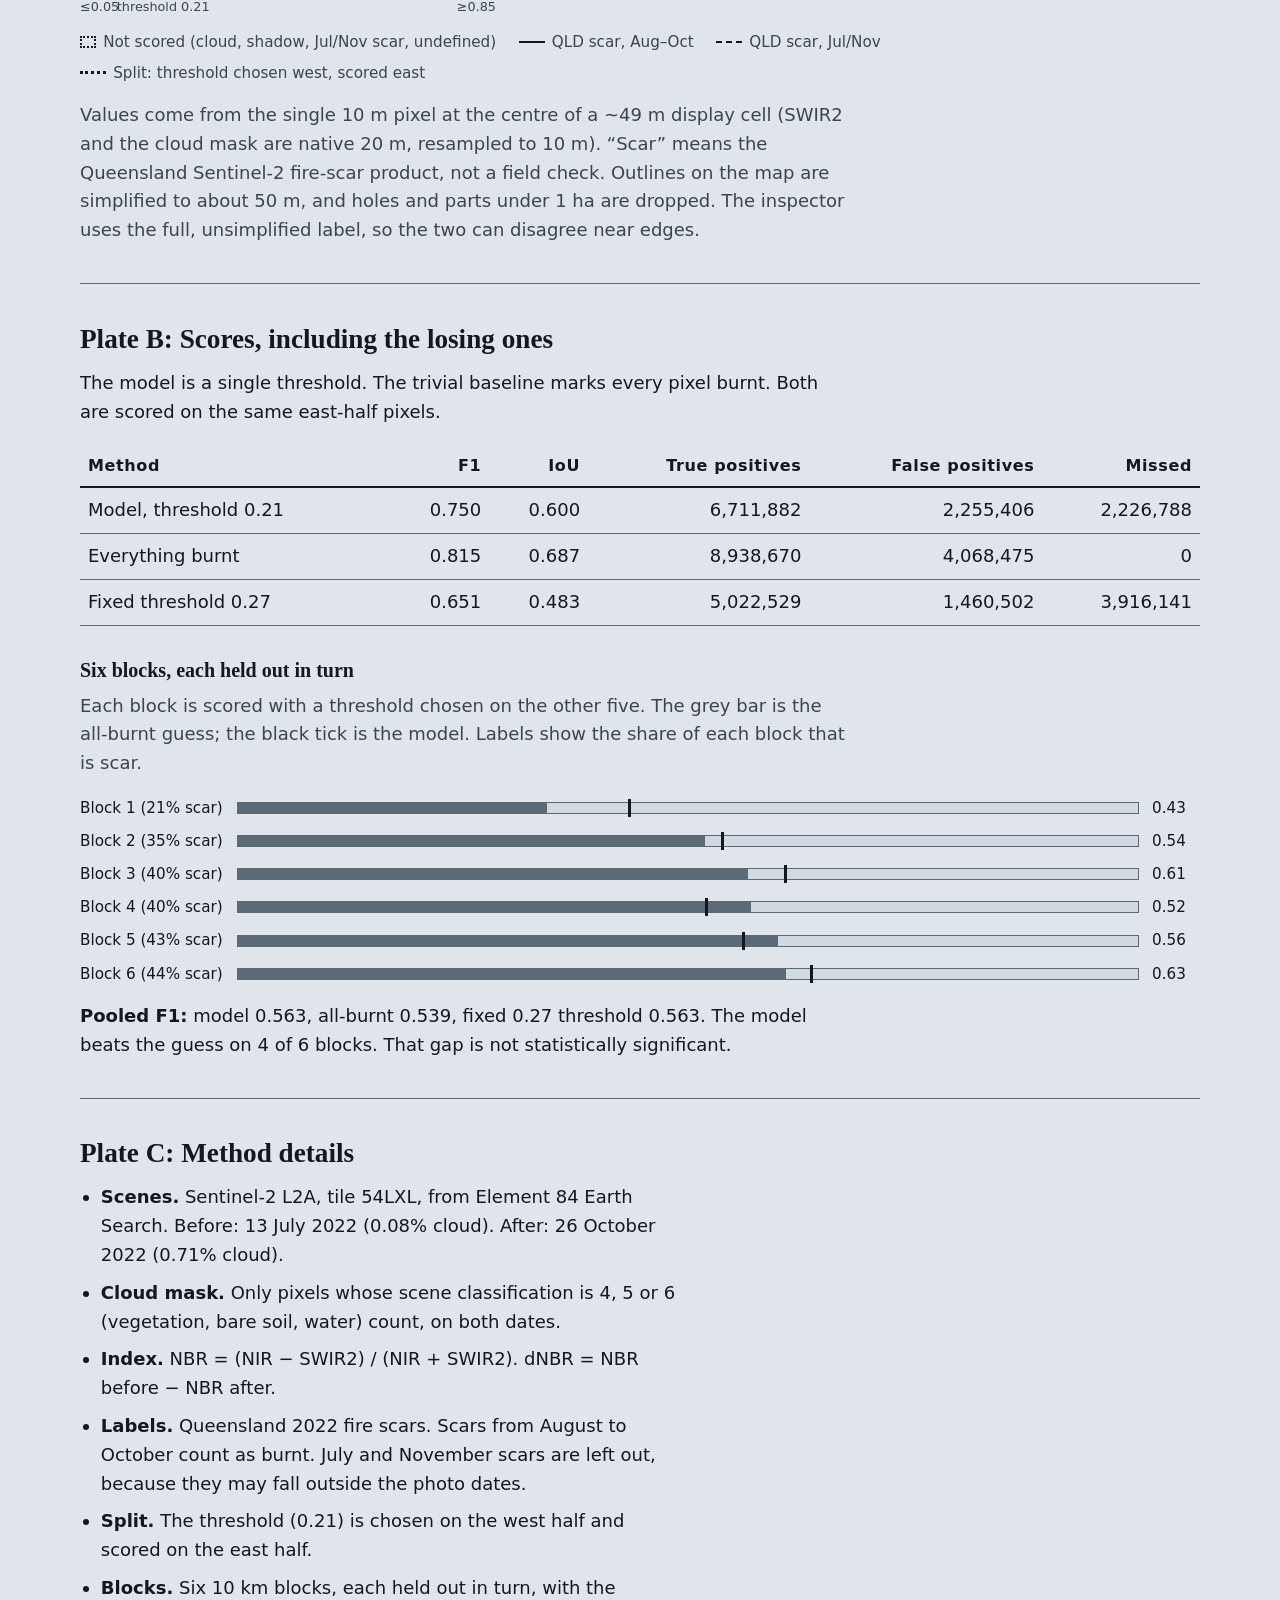
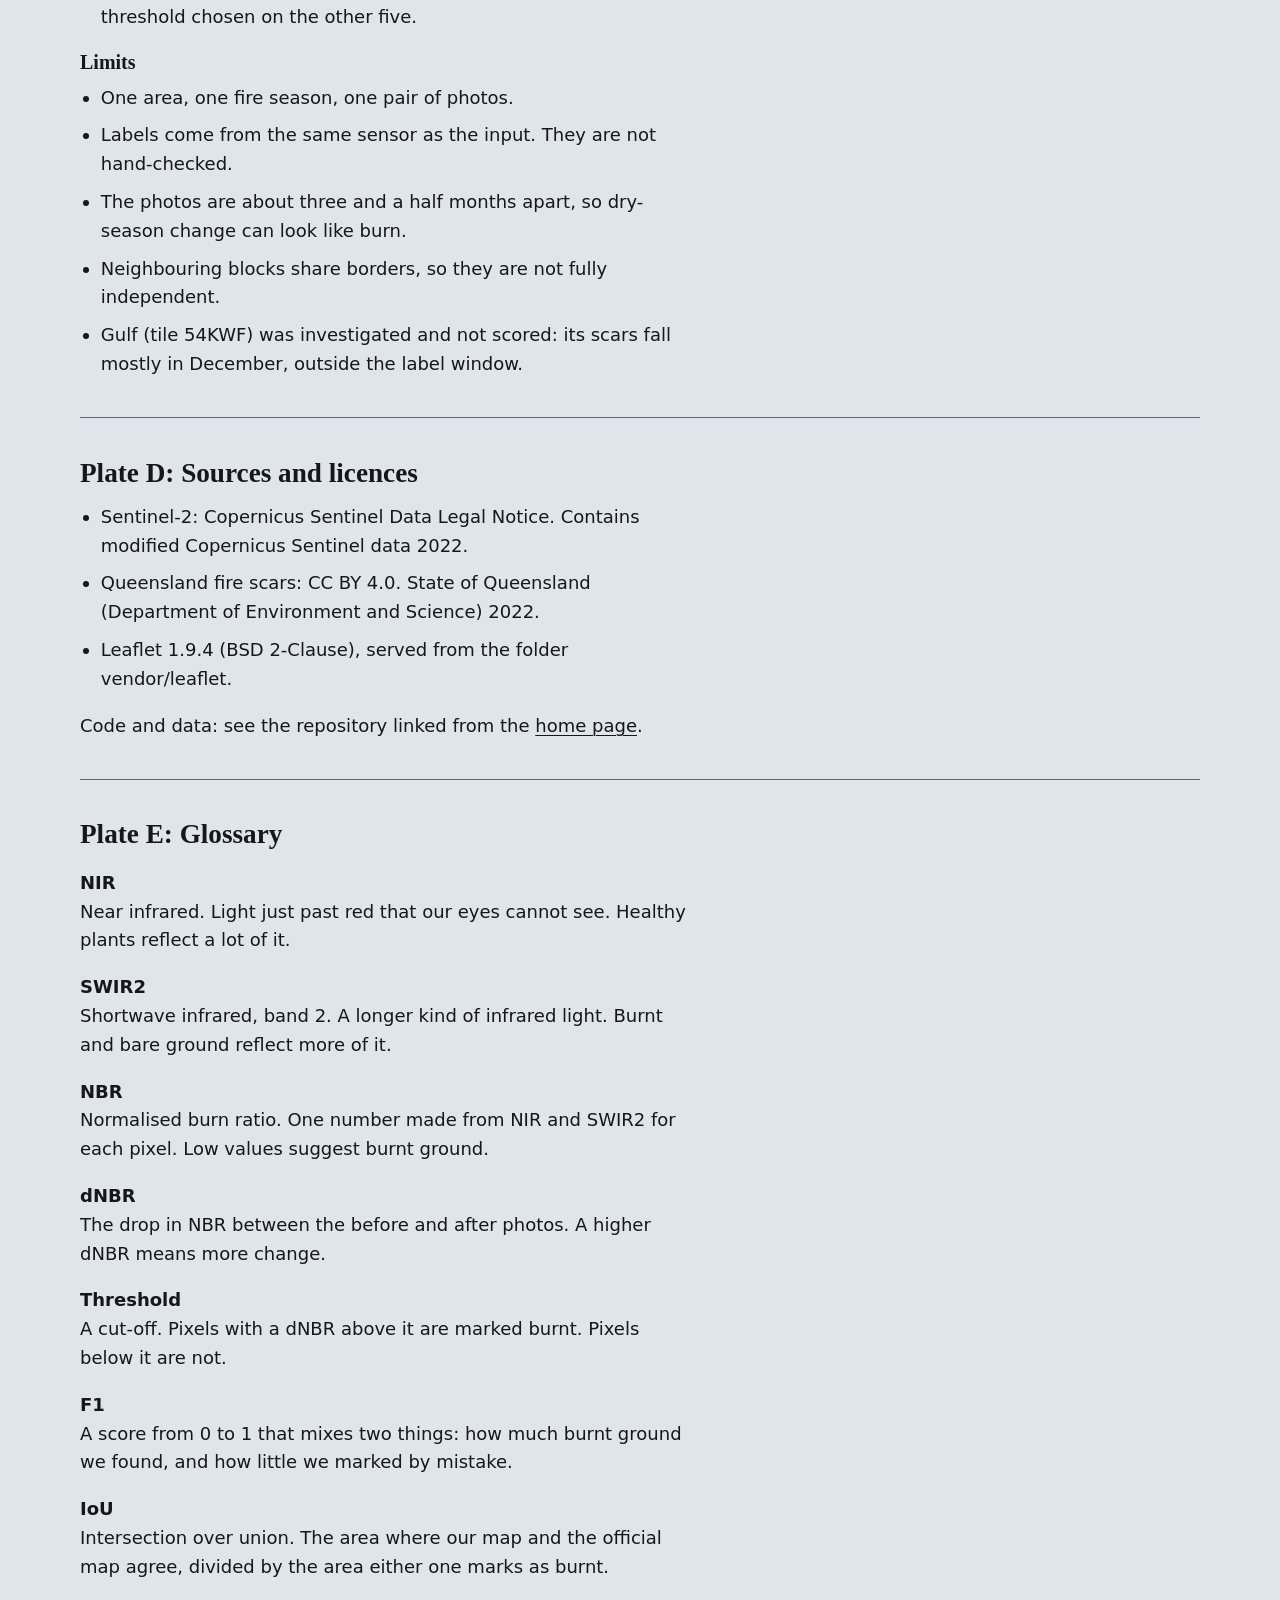
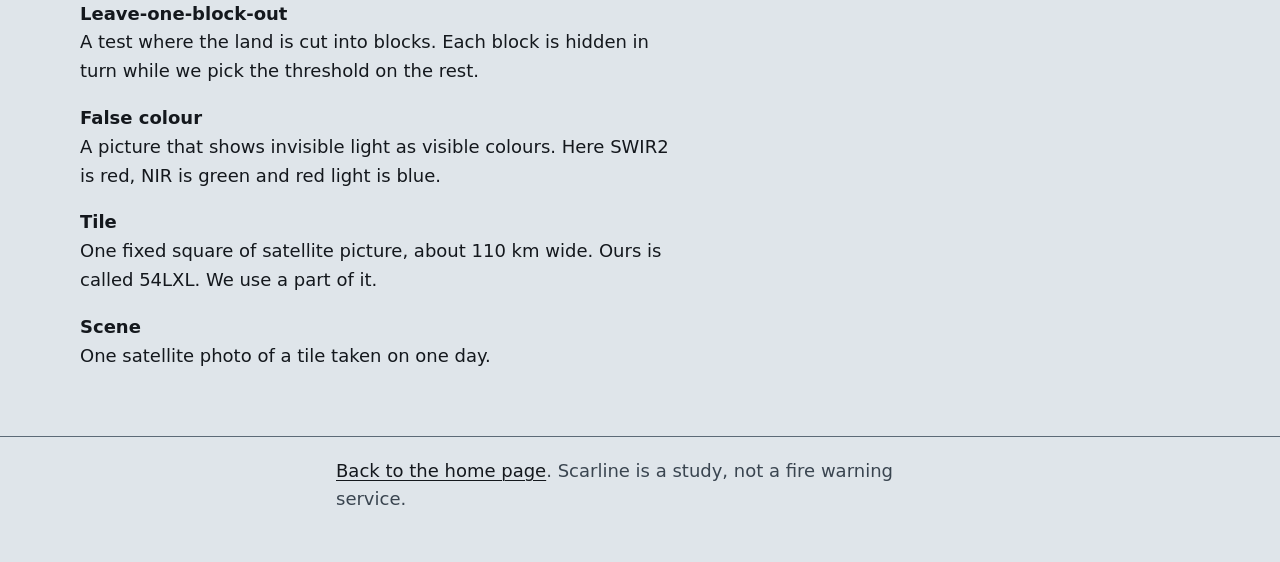
==== commit 5555dc5f: "Scarline: fix accuracy and readability findings Co-Authored-By: Claude Sonnet 5.5 <noreply@anthropic" ====
--- a/docs/specialists.html
+++ b/docs/specialists.html
@@ -152,7 +152,7 @@
 <ul>
 <li>One area, one fire season, one pair of photos.</li>
 <li>Labels come from the same sensor as the input. They are not hand-checked.</li>
-<li>The photos are five months apart, so dry-season change can look like burn.</li>
+<li>The photos are about three and a half months apart, so dry-season change can look like burn.</li>
 <li>Neighbouring blocks share borders, so they are not fully independent.</li>
 <li>Gulf (tile 54KWF) was investigated and not scored: its scars fall mostly in December, outside the label window.</li>
 </ul>
--- a/docs/site.css
+++ b/docs/site.css
@@ -21,8 +21,8 @@
 .frame { border-top: 6px solid var(--ink); border-bottom: 1px solid var(--rule); }
 .frame div { max-width: 72rem; margin: 0 auto; padding: .7rem 16px; display: flex; flex-wrap: wrap; align-items: baseline; justify-content: space-between; gap: .4rem 1.5rem; }
 .site { font: 700 1.3rem/1.3 var(--head); letter-spacing: .02em; text-decoration: none; }
-.frame nav { display: flex; flex-wrap: wrap; gap: .2rem 1rem; align-items: baseline; font-size: .95rem; }
-.frame nav span { color: var(--ink-2); font-size: .85rem; letter-spacing: .08em; text-transform: uppercase; }
+.frame nav { display: flex; flex-wrap: wrap; gap: .2rem 1rem; align-items: baseline; font-size: 1.125rem; }
+.frame nav span { color: var(--ink-2); font-size: 1rem; letter-spacing: .08em; text-transform: uppercase; }
 .frame nav a[aria-current="page"] { font-weight: 700; text-decoration: none; border-bottom: 2px solid var(--ink); }
 
 main { padding: 0 16px 3rem; }
@@ -33,15 +33,15 @@
 h2 { font-size: 1.7rem; }
 h3 { font-size: 1.25rem; }
 p { margin: 0 0 1em; }
-.plate-no { font: 700 .85rem/1.4 var(--body); letter-spacing: .1em; text-transform: uppercase; color: var(--ink-2); margin: 0 0 .2rem; }
+.plate-no { font: 700 1rem/1.4 var(--body); letter-spacing: .1em; text-transform: uppercase; color: var(--ink-2); margin: 0 0 .2rem; }
 section { padding-top: 2.4rem; margin-top: 2.4rem; border-top: 1px solid var(--rule); }
-.small { font-size: .95rem; color: var(--ink-2); }
-.tag { display: inline-block; border: 1px solid var(--ink); padding: .1rem .5rem; font: 700 .85rem/1.5 var(--body); letter-spacing: .08em; text-transform: uppercase; margin: 0 .6rem 0 0; }
+.small { font-size: 1.125rem; color: var(--ink-2); }
+.tag { display: inline-block; border: 1px solid var(--ink); padding: .1rem .5rem; font: 700 1rem/1.5 var(--body); letter-spacing: .08em; text-transform: uppercase; margin: 0 .6rem 0 0; }
 
 /* "What does this mean?" notes */
 details { margin: 0 0 1.2em; border: 1px solid var(--rule); background: var(--paper-2); }
-summary { cursor: pointer; padding: .5rem .8rem; font-weight: 700; font-size: .95rem; }
-details > :not(summary) { margin-left: .8rem; margin-right: .8rem; font-size: .95rem; }
+summary { cursor: pointer; padding: .5rem .8rem; font-weight: 700; font-size: 1.125rem; }
+details > :not(summary) { margin-left: .8rem; margin-right: .8rem; font-size: 1.125rem; }
 details > :last-child { margin-bottom: .8rem; }
 
 ul { padding-left: 1.3rem; margin: 0 0 1em; }
@@ -49,13 +49,13 @@
 dl.glossary dt { font-weight: 700; margin-top: 1em; }
 dl.glossary dd { margin: 0; }
 
-button { font: 700 .95rem/1.4 var(--body); color: var(--ink); background: var(--paper); border: 1px solid var(--ink); padding: .5rem 1rem; cursor: pointer; }
+button { font: 700 1.125rem/1.4 var(--body); color: var(--ink); background: var(--paper); border: 1px solid var(--ink); padding: .5rem 1rem; cursor: pointer; }
 button[aria-pressed="true"] { background: var(--ink); color: var(--paper); }
 
 footer { border-top: 1px solid var(--rule); padding: 1.2rem 16px 3rem; }
 footer p { max-width: 38rem; margin: 0 auto; }
 
-table { width: 100%; border-collapse: collapse; font-variant-numeric: tabular-nums; font-size: .95rem; }
+table { width: 100%; border-collapse: collapse; font-variant-numeric: tabular-nums; font-size: 1.125rem; }
 th, td { text-align: right; padding: .5rem .5rem; border-bottom: 1px solid var(--rule); }
 th:first-child, td:first-child { text-align: left; }
-th { border-bottom: 2px solid var(--ink); font-size: .85rem; letter-spacing: .04em; }
+th { border-bottom: 2px solid var(--ink); font-size: 1rem; letter-spacing: .04em; }
